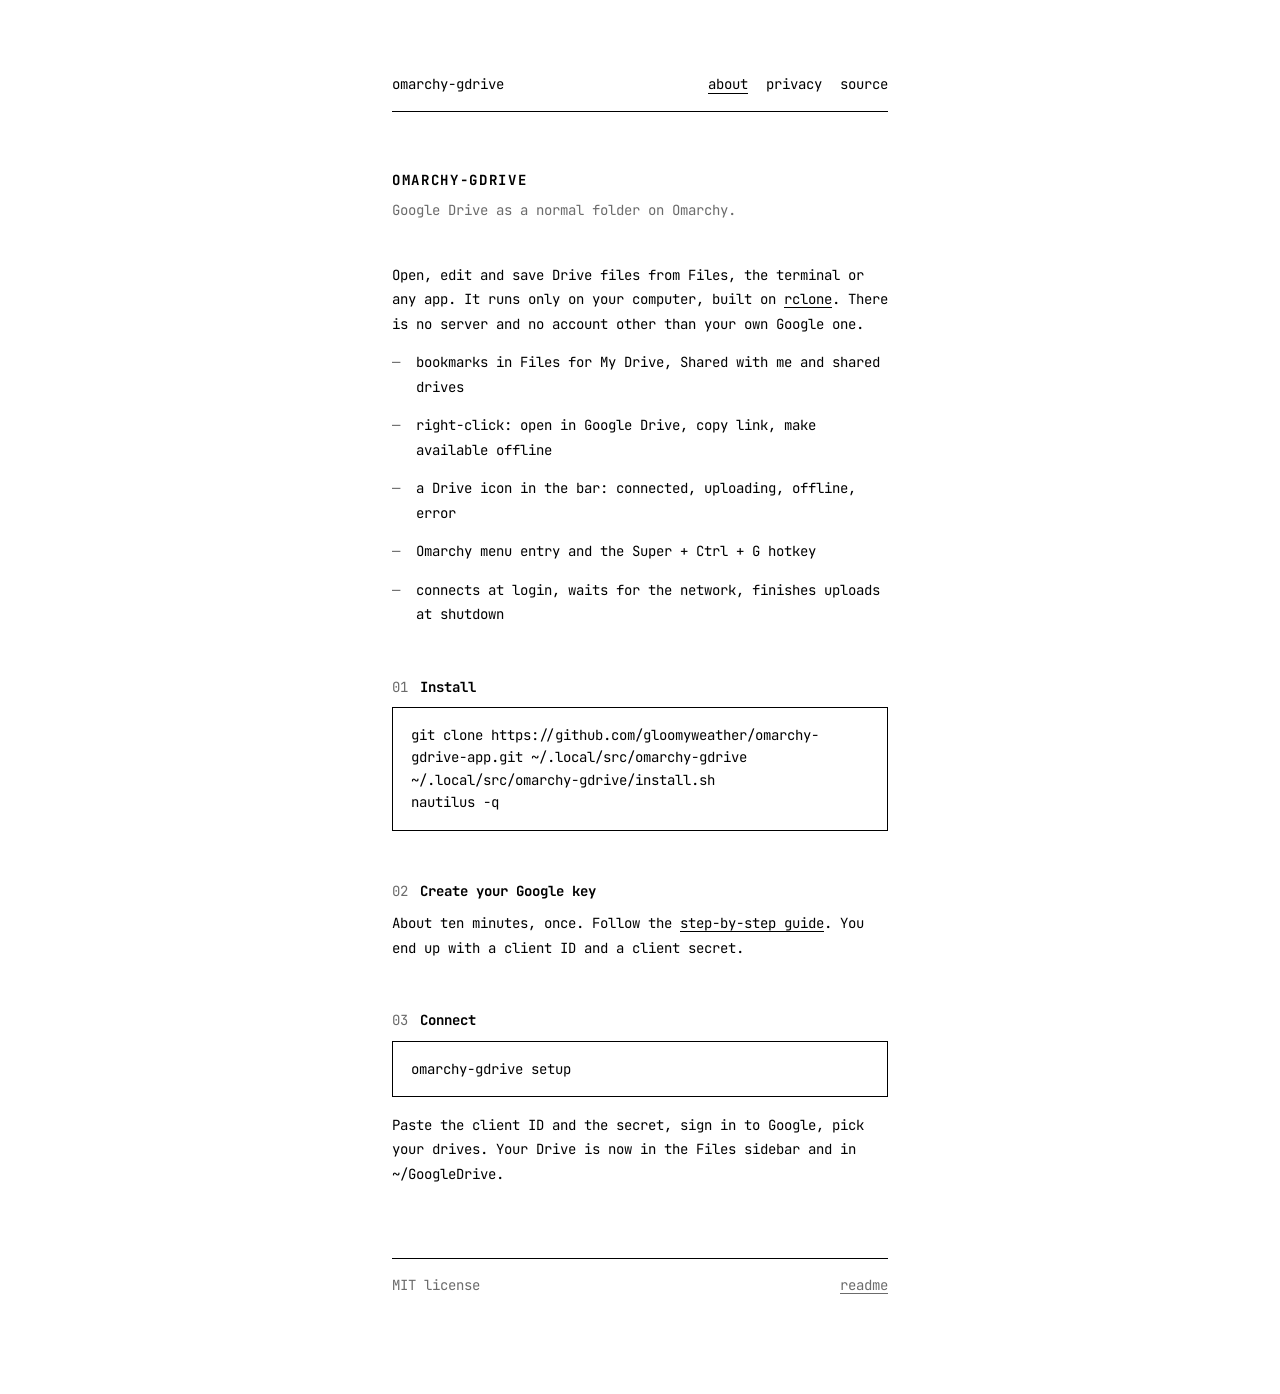
==== docs/index.html @ e266444c "omarchy-gdrive: Google Drive for Omarchy, built on rclone Mounts My Drive, Shared with me and shared" ====
<!doctype html>
<html lang="en">
<head>
<meta charset="utf-8">
<meta name="viewport" content="width=device-width, initial-scale=1">
<title>omarchy-gdrive</title>
<meta name="description" content="Google Drive as a normal folder on Omarchy, built on rclone.">
<link rel="preconnect" href="https://fonts.googleapis.com">
<link rel="preconnect" href="https://fonts.gstatic.com" crossorigin>
<link rel="stylesheet" href="https://fonts.googleapis.com/css2?family=JetBrains+Mono:wght@400;700&display=swap">
<link rel="stylesheet" href="style.css">
</head>
<body>
<main>
<header>
  <a href="./">omarchy-gdrive</a>
  <nav><a href="./" aria-current="page">about</a><a href="privacy.html">privacy</a><a href="https://github.com/gloomyweather/omarchy-gdrive-app">source</a></nav>
</header>

<h1>omarchy-gdrive</h1>
<p class="lead">Google Drive as a normal folder on Omarchy.</p>

<p>Open, edit and save Drive files from Files, the terminal or any app. It runs
only on your computer, built on <a href="https://rclone.org/">rclone</a>. There is
no server and no account other than your own Google one.</p>

<ul>
  <li>bookmarks in Files for My Drive, Shared with me and shared drives</li>
  <li>right-click: open in Google Drive, copy link, make available offline</li>
  <li>a Drive icon in the bar: connected, uploading, offline, error</li>
  <li>Omarchy menu entry and the <code>Super + Ctrl + G</code> hotkey</li>
  <li>connects at login, waits for the network, finishes uploads at shutdown</li>
</ul>

<h2><span>01</span>Install</h2>
<pre>git clone https://github.com/gloomyweather/omarchy-gdrive-app.git ~/.local/src/omarchy-gdrive
~/.local/src/omarchy-gdrive/install.sh
nautilus -q</pre>

<h2><span>02</span>Create your Google key</h2>
<p>About ten minutes, once. Follow the
<a href="https://github.com/gloomyweather/omarchy-gdrive-app/blob/main/OAUTH.md">step-by-step guide</a>.
You end up with a client ID and a client secret.</p>

<h2><span>03</span>Connect</h2>
<pre>omarchy-gdrive setup</pre>
<p>Paste the client ID and the secret, sign in to Google, pick your drives.
Your Drive is now in the Files sidebar and in <code>~/GoogleDrive</code>.</p>

<footer>
  <span>MIT license</span>
  <a href="https://github.com/gloomyweather/omarchy-gdrive-app/blob/main/README.md">readme</a>
</footer>
</main>
</body>
</html>
---- docs/style.css ----
:root {
  --ink: #000;
  --paper: #fff;
  --faint: #6b6b6b;
}
@media (prefers-color-scheme: dark) {
  :root { --ink: #fff; --paper: #000; --faint: #8a8a8a; }
}
* { box-sizing: border-box; }
html { background: var(--paper); color: var(--ink); }
body {
  margin: 0;
  font-family: "JetBrains Mono", ui-monospace, monospace;
  font-size: 14px;
  line-height: 1.75;
  -webkit-font-smoothing: antialiased;
}
main { max-width: 68ch; margin: 0 auto; padding: 72px 24px 96px; }
header { display: flex; justify-content: space-between; gap: 16px; padding-bottom: 14px; border-bottom: 1px solid var(--ink); margin-bottom: 56px; }
header a { text-decoration: none; }
header nav a { margin-left: 18px; }
header nav a[aria-current] { text-decoration: underline; text-underline-offset: 4px; }
h1 { font-size: 14px; font-weight: 700; text-transform: uppercase; letter-spacing: .12em; margin: 0 0 6px; }
h2 { font-size: 14px; font-weight: 700; margin: 48px 0 8px; }
h2 span { color: var(--faint); font-weight: 400; margin-right: 12px; }
p, li { margin: 0 0 14px; }
ul { padding-left: 0; list-style: none; }
li { position: relative; padding-left: 3ch; }
li::before { content: "—"; position: absolute; left: 0; color: var(--faint); }
.lead { color: var(--faint); margin-bottom: 40px; }
a { color: inherit; text-decoration: underline; text-decoration-thickness: 1px; text-underline-offset: 3px; }
a:hover { text-decoration-thickness: 2px; }
code, pre { font-family: inherit; }
pre { border: 1px solid var(--ink); padding: 16px 18px; margin: 0 0 16px; line-height: 1.6; white-space: pre-wrap; overflow-wrap: anywhere; }
footer { margin-top: 72px; padding-top: 14px; border-top: 1px solid var(--ink); color: var(--faint); display: flex; justify-content: space-between; gap: 16px; flex-wrap: wrap; }
::selection { background: var(--ink); color: var(--paper); }
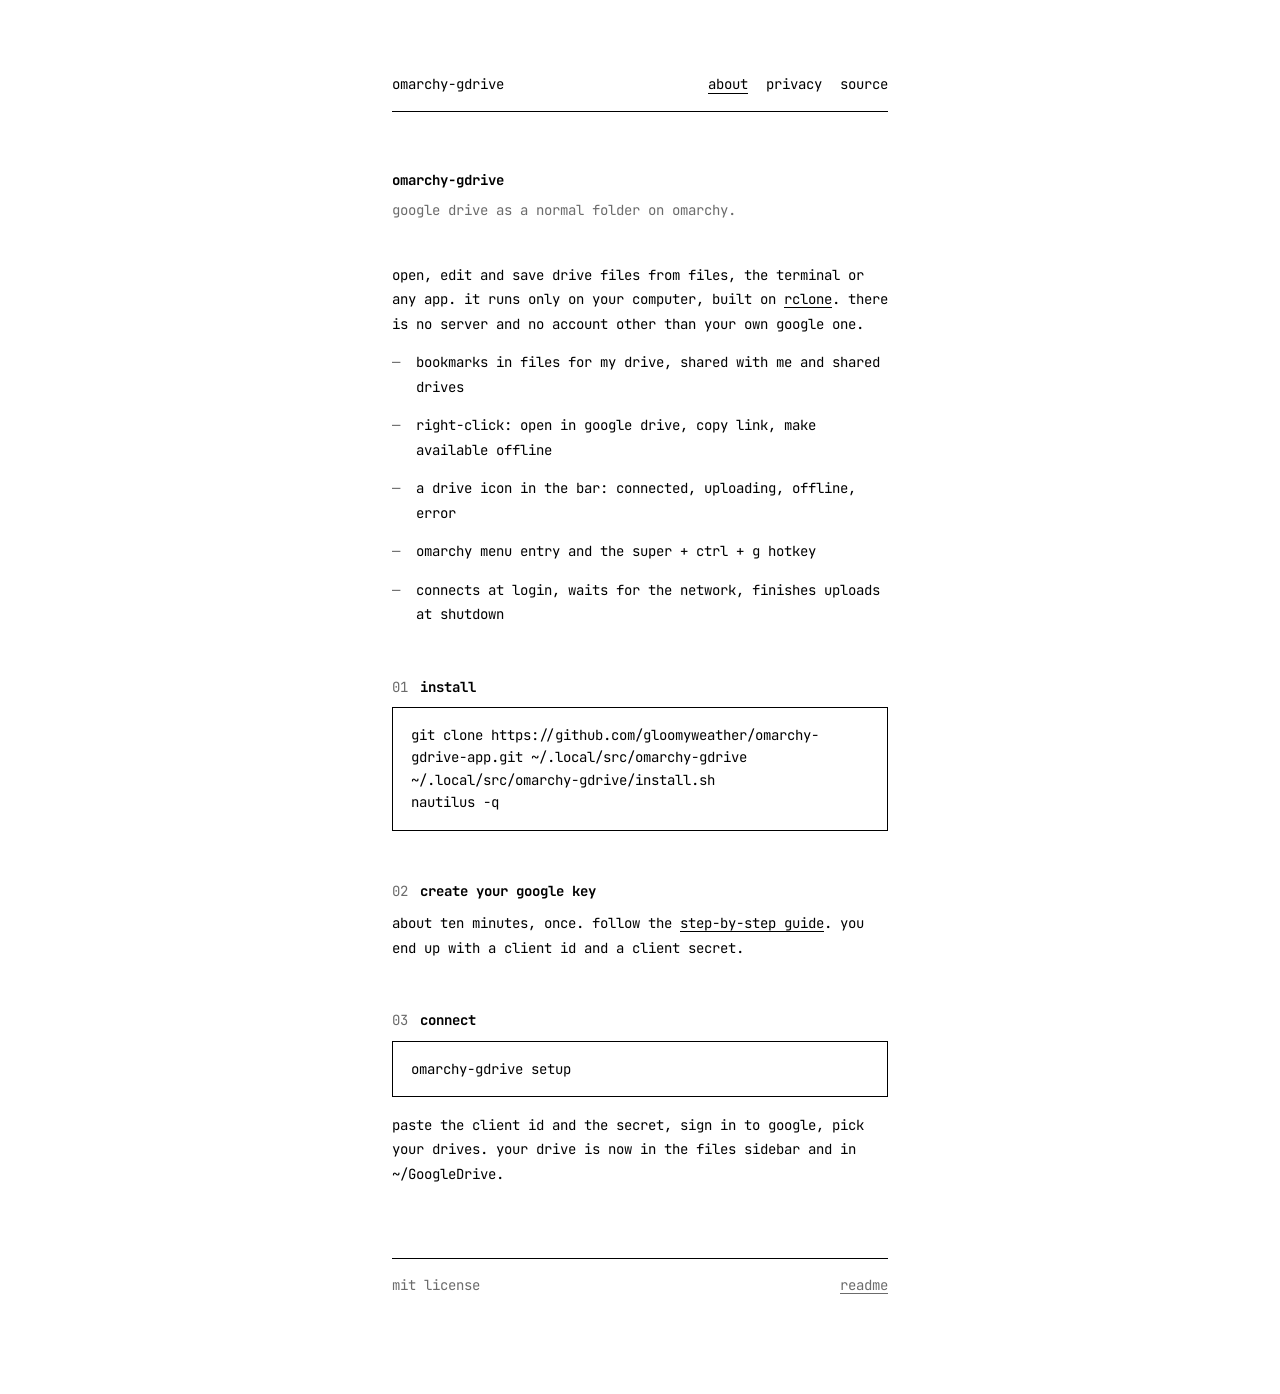
==== commit 9efc2549: "site: lowercase Co-Authored-By: Claude Opus 5.5 <noreply@anthropic.com>" ====
--- a/docs/index.html
+++ b/docs/index.html
@@ -4,7 +4,7 @@
 <meta charset="utf-8">
 <meta name="viewport" content="width=device-width, initial-scale=1">
 <title>omarchy-gdrive</title>
-<meta name="description" content="Google Drive as a normal folder on Omarchy, built on rclone.">
+<meta name="description" content="google drive as a normal folder on omarchy, built on rclone.">
 <link rel="preconnect" href="https://fonts.googleapis.com">
 <link rel="preconnect" href="https://fonts.gstatic.com" crossorigin>
 <link rel="stylesheet" href="https://fonts.googleapis.com/css2?family=JetBrains+Mono:wght@400;700&display=swap">
@@ -18,37 +18,37 @@
 </header>
 
 <h1>omarchy-gdrive</h1>
-<p class="lead">Google Drive as a normal folder on Omarchy.</p>
+<p class="lead">google drive as a normal folder on omarchy.</p>
 
-<p>Open, edit and save Drive files from Files, the terminal or any app. It runs
-only on your computer, built on <a href="https://rclone.org/">rclone</a>. There is
-no server and no account other than your own Google one.</p>
+<p>open, edit and save drive files from files, the terminal or any app. it runs
+only on your computer, built on <a href="https://rclone.org/">rclone</a>. there is
+no server and no account other than your own google one.</p>
 
 <ul>
-  <li>bookmarks in Files for My Drive, Shared with me and shared drives</li>
-  <li>right-click: open in Google Drive, copy link, make available offline</li>
-  <li>a Drive icon in the bar: connected, uploading, offline, error</li>
-  <li>Omarchy menu entry and the <code>Super + Ctrl + G</code> hotkey</li>
+  <li>bookmarks in files for my drive, shared with me and shared drives</li>
+  <li>right-click: open in google drive, copy link, make available offline</li>
+  <li>a drive icon in the bar: connected, uploading, offline, error</li>
+  <li>omarchy menu entry and the <code>super + ctrl + g</code> hotkey</li>
   <li>connects at login, waits for the network, finishes uploads at shutdown</li>
 </ul>
 
-<h2><span>01</span>Install</h2>
+<h2><span>01</span>install</h2>
 <pre>git clone https://github.com/gloomyweather/omarchy-gdrive-app.git ~/.local/src/omarchy-gdrive
 ~/.local/src/omarchy-gdrive/install.sh
 nautilus -q</pre>
 
-<h2><span>02</span>Create your Google key</h2>
-<p>About ten minutes, once. Follow the
+<h2><span>02</span>create your google key</h2>
+<p>about ten minutes, once. follow the
 <a href="https://github.com/gloomyweather/omarchy-gdrive-app/blob/main/OAUTH.md">step-by-step guide</a>.
-You end up with a client ID and a client secret.</p>
+you end up with a client id and a client secret.</p>
 
-<h2><span>03</span>Connect</h2>
+<h2><span>03</span>connect</h2>
 <pre>omarchy-gdrive setup</pre>
-<p>Paste the client ID and the secret, sign in to Google, pick your drives.
-Your Drive is now in the Files sidebar and in <code>~/GoogleDrive</code>.</p>
+<p>paste the client id and the secret, sign in to google, pick your drives.
+your drive is now in the files sidebar and in <code>~/GoogleDrive</code>.</p>
 
 <footer>
-  <span>MIT license</span>
+  <span>mit license</span>
   <a href="https://github.com/gloomyweather/omarchy-gdrive-app/blob/main/README.md">readme</a>
 </footer>
 </main>
--- a/docs/style.css
+++ b/docs/style.css
@@ -20,7 +20,7 @@
 header a { text-decoration: none; }
 header nav a { margin-left: 18px; }
 header nav a[aria-current] { text-decoration: underline; text-underline-offset: 4px; }
-h1 { font-size: 14px; font-weight: 700; text-transform: uppercase; letter-spacing: .12em; margin: 0 0 6px; }
+h1 { font-size: 14px; font-weight: 700; margin: 0 0 6px; }
 h2 { font-size: 14px; font-weight: 700; margin: 48px 0 8px; }
 h2 span { color: var(--faint); font-weight: 400; margin-right: 12px; }
 p, li { margin: 0 0 14px; }
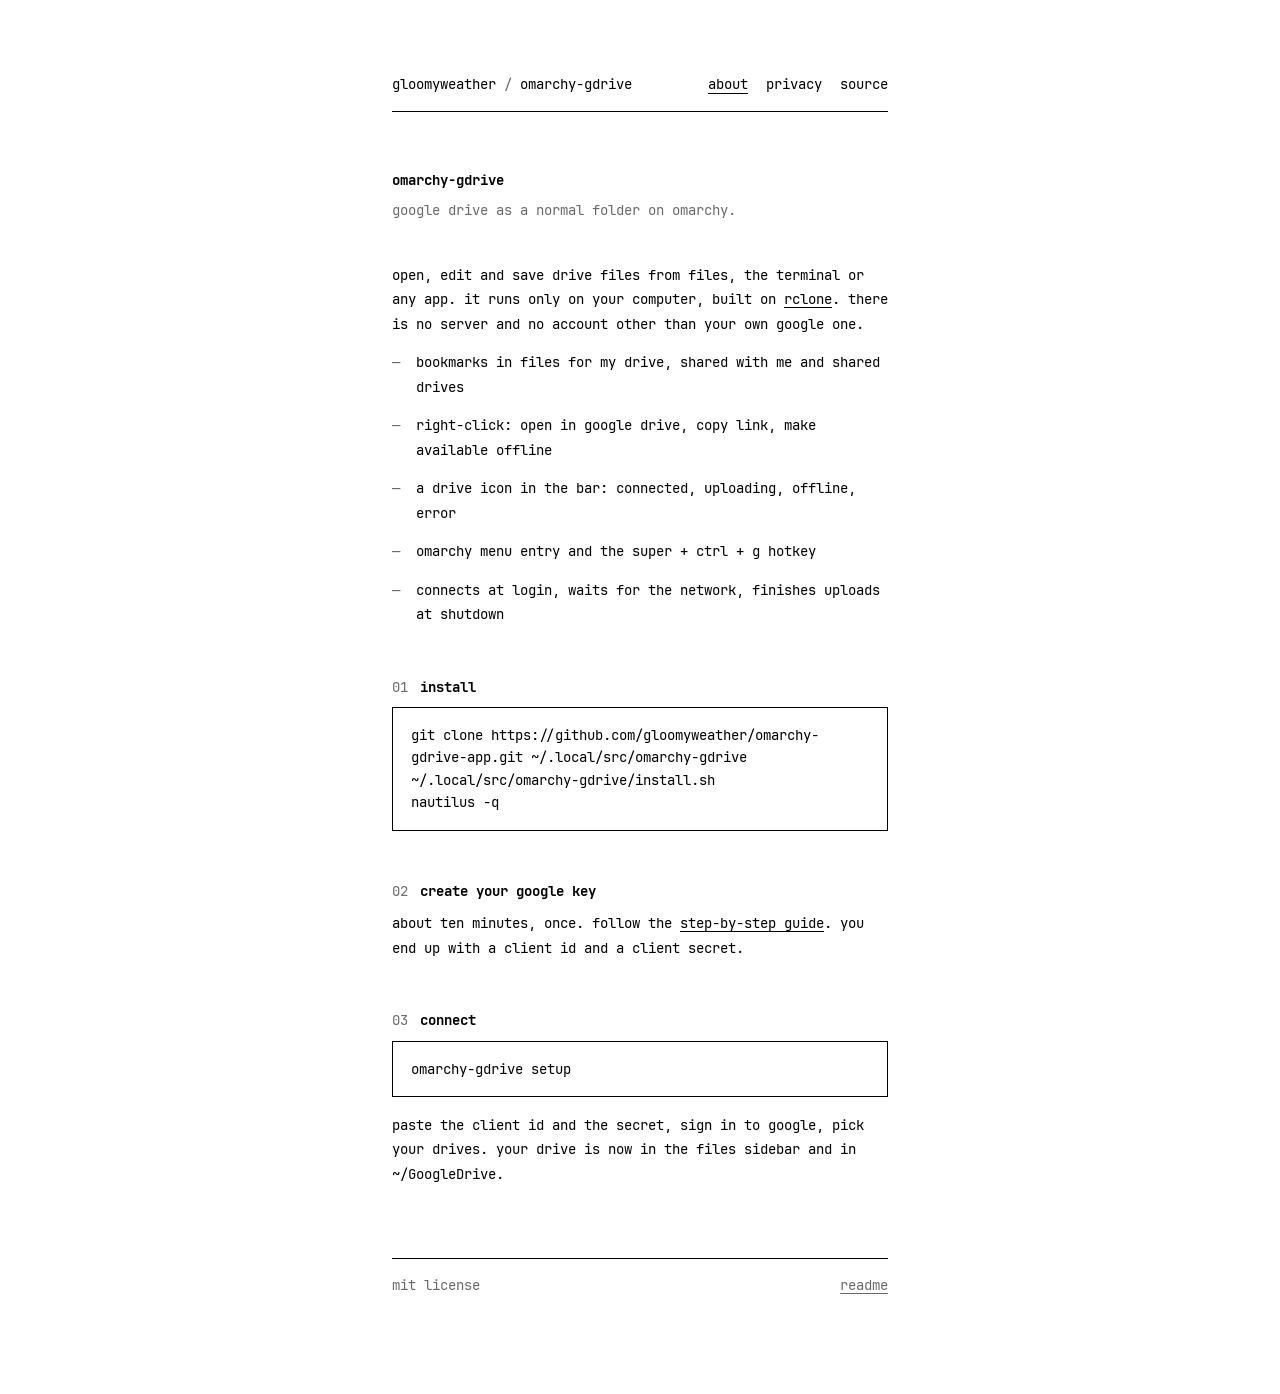
==== commit 172f39f7: "site: breadcrumb to home page, self-host jetbrains mono" ====
--- a/docs/index.html
+++ b/docs/index.html
@@ -5,15 +5,12 @@
 <meta name="viewport" content="width=device-width, initial-scale=1">
 <title>omarchy-gdrive</title>
 <meta name="description" content="google drive as a normal folder on omarchy, built on rclone.">
-<link rel="preconnect" href="https://fonts.googleapis.com">
-<link rel="preconnect" href="https://fonts.gstatic.com" crossorigin>
-<link rel="stylesheet" href="https://fonts.googleapis.com/css2?family=JetBrains+Mono:wght@400;700&display=swap">
-<link rel="stylesheet" href="style.css">
+<link rel="stylesheet" href="style.css?v=3">
 </head>
 <body>
 <main>
 <header>
-  <a href="./">omarchy-gdrive</a>
+  <span class="crumbs"><a href="https://gloomyweather.github.io/">gloomyweather</a><span class="sep">/</span><a href="./">omarchy-gdrive</a></span>
   <nav><a href="./" aria-current="page">about</a><a href="privacy.html">privacy</a><a href="https://github.com/gloomyweather/omarchy-gdrive-app">source</a></nav>
 </header>
 
--- a/docs/style.css
+++ b/docs/style.css
@@ -1,3 +1,6 @@
+@font-face { font-family: "JetBrains Mono"; font-style: normal; font-weight: 400; font-display: swap; src: url("fonts/JetBrainsMono-Regular.woff2") format("woff2"); }
+@font-face { font-family: "JetBrains Mono"; font-style: normal; font-weight: 700; font-display: swap; src: url("fonts/JetBrainsMono-Bold.woff2") format("woff2"); }
+@font-face { font-family: "JetBrains Mono"; font-style: italic; font-weight: 400; font-display: swap; src: url("fonts/JetBrainsMono-Italic.woff2") format("woff2"); }
 :root {
   --ink: #000;
   --paper: #fff;
@@ -16,9 +19,10 @@
   -webkit-font-smoothing: antialiased;
 }
 main { max-width: 68ch; margin: 0 auto; padding: 72px 24px 96px; }
-header { display: flex; justify-content: space-between; gap: 16px; padding-bottom: 14px; border-bottom: 1px solid var(--ink); margin-bottom: 56px; }
+header { display: flex; flex-wrap: wrap; justify-content: space-between; gap: 4px 16px; padding-bottom: 14px; border-bottom: 1px solid var(--ink); margin-bottom: 56px; }
 header a { text-decoration: none; }
-header nav a { margin-left: 18px; }
+header nav a + a { margin-left: 18px; }
+header .sep { color: var(--faint); margin: 0 1ch; }
 header nav a[aria-current] { text-decoration: underline; text-underline-offset: 4px; }
 h1 { font-size: 14px; font-weight: 700; margin: 0 0 6px; }
 h2 { font-size: 14px; font-weight: 700; margin: 48px 0 8px; }
